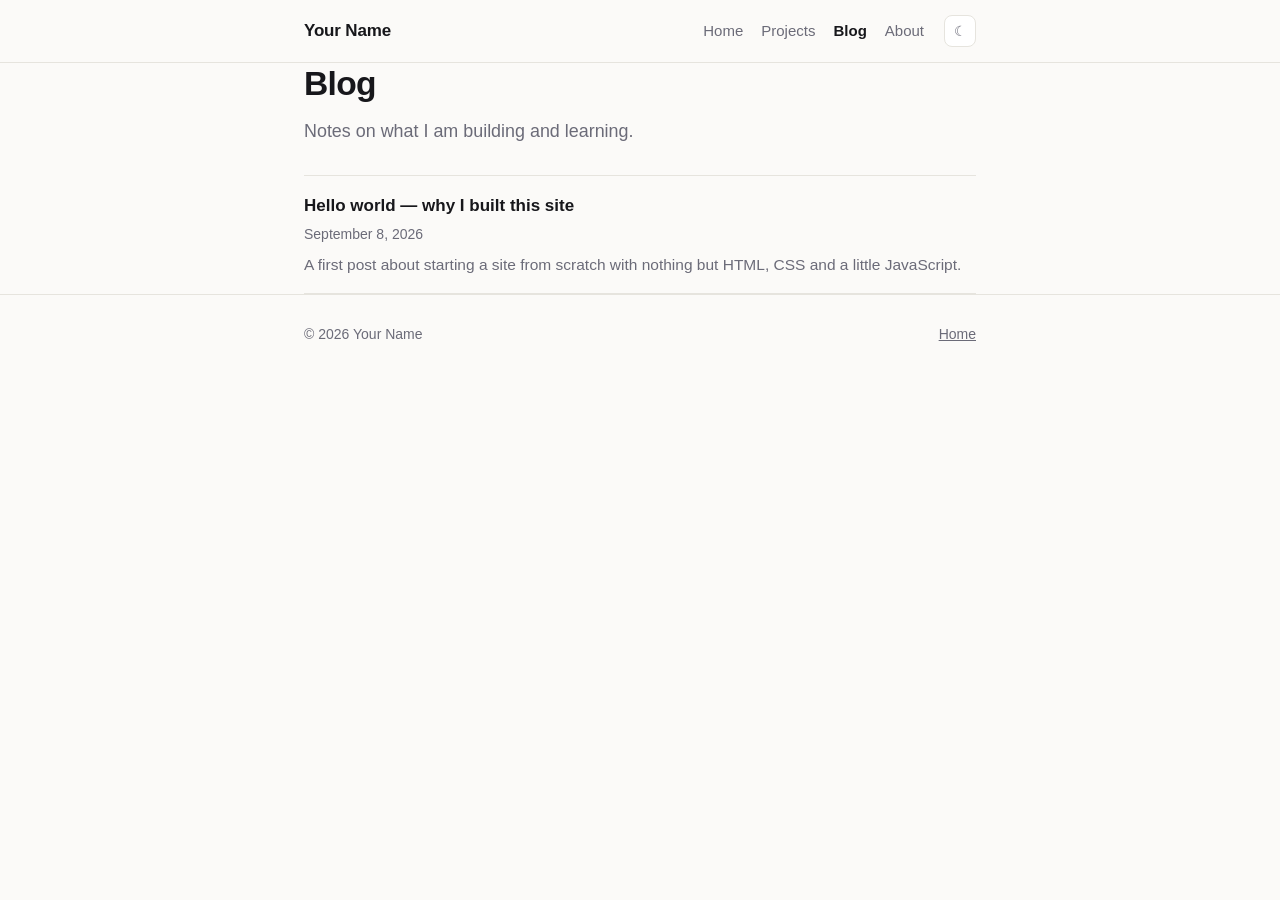
==== blog/index.html @ 9e97d3d3 "Initial site: portfolio + blog scaffold" ====
<!doctype html>
<html lang="en">
<head>
  <meta charset="utf-8">
  <meta name="viewport" content="width=device-width, initial-scale=1">
  <title>Blog — Your Name</title>
  <link rel="stylesheet" href="../css/style.css">
</head>
<body>

  <header class="site-header">
    <div class="wrap">
      <a class="brand" href="../index.html">Your Name</a>
      <nav class="nav">
        <a href="../index.html">Home</a>
        <a href="../projects.html">Projects</a>
        <a href="index.html" class="active">Blog</a>
        <a href="../about.html">About</a>
      </nav>
      <button id="theme-toggle" type="button" aria-label="Toggle theme">☾</button>
    </div>
  </header>

  <main class="wrap">
    <h1>Blog</h1>
    <p class="lead">Notes on what I am building and learning.</p>

    <ul class="post-list" id="all-posts"></ul>
  </main>

  <footer class="site-footer">
    <div class="wrap">
      <span>© <span id="year">2026</span> Your Name</span>
      <span><a href="../index.html">Home</a></span>
    </div>
  </footer>

  <script src="../js/posts.js"></script>
  <script src="../js/main.js"></script>
  <script>
    renderPosts("all-posts", "posts/", null, true);
    document.getElementById("year").textContent = new Date().getFullYear();
  </script>
</body>
</html>
---- css/style.css ----
/* =========================================================
   Portfolio + Blog — single stylesheet
   Edit the tokens below to restyle the whole site at once.
   ========================================================= */

:root {
  /* Colors (light theme) */
  --bg:        #fbfaf8;
  --surface:   #ffffff;
  --text:      #17171b;
  --muted:     #6b6b78;
  --border:    #e6e4de;
  --accent:    #2f57d6;
  --accent-sf: #eef1fd;

  /* Type & layout */
  --font: -apple-system, BlinkMacSystemFont, "Segoe UI", Inter, Roboto,
          "Helvetica Neue", Arial, sans-serif;
  --mono: ui-monospace, SFMono-Regular, "SF Mono", Menlo, Consolas, monospace;
  --width: 720px;
  --radius: 12px;
}

/* Dark theme: follows the OS unless the toggle sets data-theme */
@media (prefers-color-scheme: dark) {
  :root:not([data-theme="light"]) {
    --bg:        #0e0e12;
    --surface:   #16161c;
    --text:      #ececf1;
    --muted:     #9a9aa8;
    --border:    #262630;
    --accent:    #8aa4ff;
    --accent-sf: #191d2e;
  }
}
:root[data-theme="dark"] {
  --bg:        #0e0e12;
  --surface:   #16161c;
  --text:      #ececf1;
  --muted:     #9a9aa8;
  --border:    #262630;
  --accent:    #8aa4ff;
  --accent-sf: #191d2e;
}

* { box-sizing: border-box; }

html { -webkit-text-size-adjust: 100%; }

body {
  margin: 0;
  font-family: var(--font);
  font-size: 17px;
  line-height: 1.65;
  color: var(--text);
  background: var(--bg);
  -webkit-font-smoothing: antialiased;
}

.wrap {
  max-width: var(--width);
  margin: 0 auto;
  padding: 0 24px;
}

/* ---------- Header / nav ---------- */

.site-header {
  border-bottom: 1px solid var(--border);
  background: var(--bg);
  position: sticky;
  top: 0;
  z-index: 10;
}
.site-header .wrap {
  display: flex;
  align-items: center;
  gap: 20px;
  height: 62px;
}
.brand {
  font-weight: 650;
  letter-spacing: -0.01em;
  text-decoration: none;
  color: var(--text);
  margin-right: auto;
}
.nav { display: flex; gap: 18px; align-items: center; }
.nav a {
  color: var(--muted);
  text-decoration: none;
  font-size: 15px;
}
.nav a:hover { color: var(--text); }
.nav a.active { color: var(--text); font-weight: 550; }

#theme-toggle {
  border: 1px solid var(--border);
  background: var(--surface);
  color: var(--muted);
  border-radius: 8px;
  width: 32px; height: 32px;
  cursor: pointer;
  font-size: 14px;
  line-height: 1;
  display: grid; place-items: center;
}
#theme-toggle:hover { color: var(--text); border-color: var(--muted); }

/* ---------- Sections ---------- */

main { padding: 56px 0 80px; }

h1, h2, h3 { line-height: 1.25; letter-spacing: -0.02em; margin: 0 0 12px; }
h1 { font-size: 2.1rem; }
h2 { font-size: 1.35rem; margin-top: 48px; }
h3 { font-size: 1.05rem; }
p  { margin: 0 0 18px; }

a { color: var(--accent); }

.lead { font-size: 1.12rem; color: var(--muted); margin-bottom: 28px; }

.hero h1 { margin-bottom: 8px; }
.hero .lead { max-width: 60ch; }

.links { display: flex; flex-wrap: wrap; gap: 10px; margin-top: 8px; }
.links a {
  display: inline-block;
  padding: 7px 14px;
  border: 1px solid var(--border);
  border-radius: 999px;
  background: var(--surface);
  color: var(--text);
  text-decoration: none;
  font-size: 14px;
}
.links a:hover { border-color: var(--accent); color: var(--accent); }

/* ---------- Cards (projects) ---------- */

.cards { display: grid; gap: 14px; }
.card {
  border: 1px solid var(--border);
  border-radius: var(--radius);
  background: var(--surface);
  padding: 20px 22px;
}
.card h3 { margin-bottom: 6px; }
.card h3 a { color: var(--text); text-decoration: none; }
.card h3 a:hover { color: var(--accent); }
.card p { margin-bottom: 12px; color: var(--muted); font-size: 15.5px; }
.tags { display: flex; flex-wrap: wrap; gap: 6px; }
.tag {
  font-family: var(--mono);
  font-size: 12px;
  padding: 3px 9px;
  border-radius: 999px;
  background: var(--accent-sf);
  color: var(--accent);
}

/* ---------- Post list ---------- */

.post-list { list-style: none; padding: 0; margin: 0; }
.post-list li {
  padding: 16px 0;
  border-bottom: 1px solid var(--border);
}
.post-list li:first-child { border-top: 1px solid var(--border); }
.post-list a { text-decoration: none; color: var(--text); font-weight: 550; }
.post-list a:hover { color: var(--accent); }
.post-list .meta { display: block; color: var(--muted); font-size: 14px; margin-top: 3px; }
.post-list .summary { color: var(--muted); font-size: 15.5px; margin: 6px 0 0; }

/* ---------- Article (blog post) ---------- */

.post-meta { color: var(--muted); font-size: 14.5px; margin-bottom: 32px; }
article p, article li { font-size: 17px; }
article img { max-width: 100%; border-radius: var(--radius); }
article blockquote {
  margin: 24px 0;
  padding: 2px 0 2px 20px;
  border-left: 3px solid var(--border);
  color: var(--muted);
}
article pre {
  background: var(--surface);
  border: 1px solid var(--border);
  border-radius: var(--radius);
  padding: 16px 18px;
  overflow-x: auto;
  font-family: var(--mono);
  font-size: 14px;
  line-height: 1.6;
}
article code {
  font-family: var(--mono);
  font-size: 0.88em;
  background: var(--accent-sf);
  padding: 2px 5px;
  border-radius: 5px;
}
article pre code { background: none; padding: 0; }

.back { display: inline-block; margin-bottom: 28px; font-size: 15px; text-decoration: none; }
.back:hover { text-decoration: underline; }

/* ---------- Footer ---------- */

.site-footer {
  border-top: 1px solid var(--border);
  padding: 28px 0;
  color: var(--muted);
  font-size: 14px;
}
.site-footer .wrap { display: flex; justify-content: space-between; gap: 16px; flex-wrap: wrap; }
.site-footer a { color: var(--muted); }

/* ---------- Small screens ---------- */

@media (max-width: 560px) {
  body { font-size: 16px; }
  h1 { font-size: 1.75rem; }
  .site-header .wrap { gap: 14px; }
  .nav { gap: 14px; }
  main { padding: 40px 0 60px; }
}
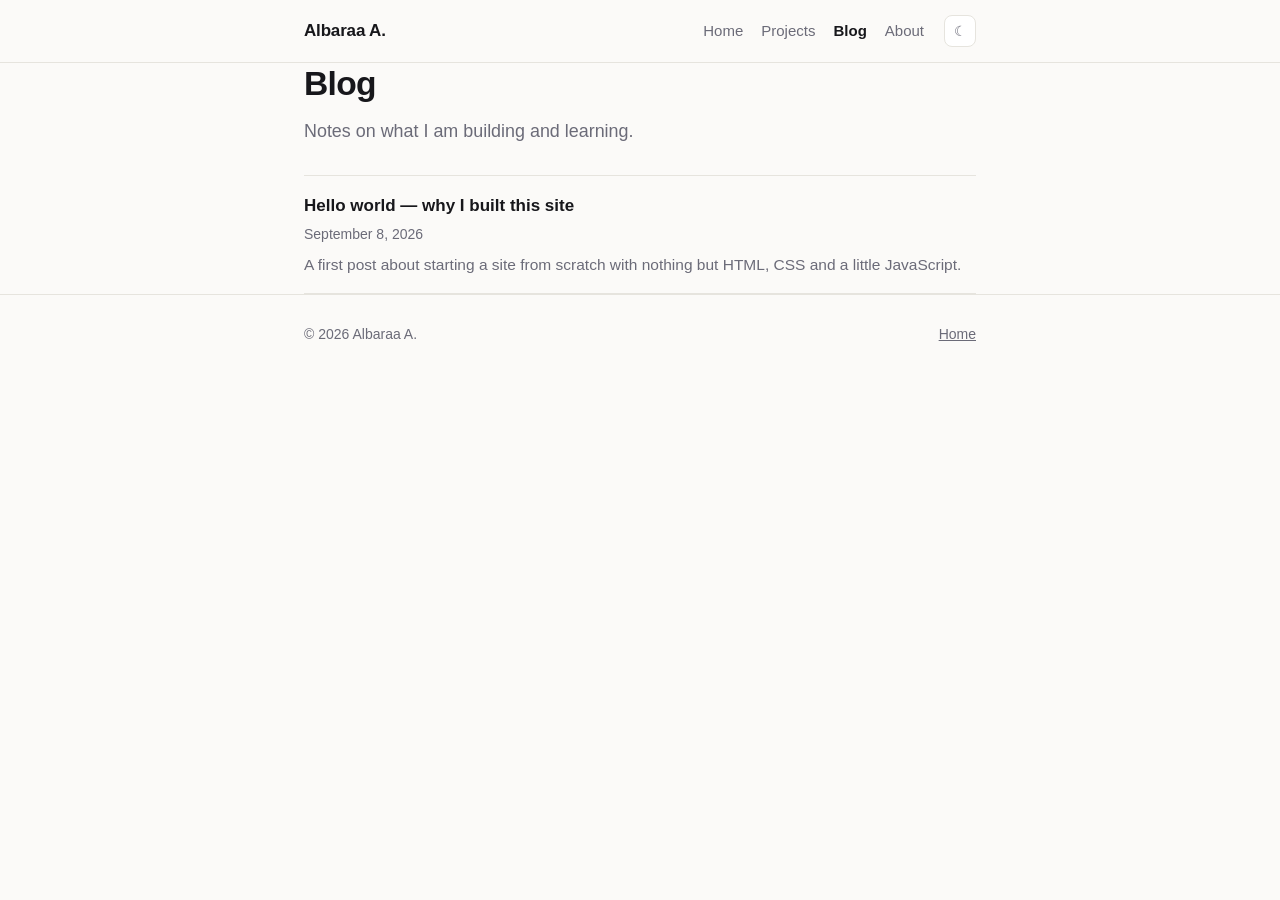
==== commit 3f9927c5: "Personalize site content" ====
--- a/blog/index.html
+++ b/blog/index.html
@@ -3,14 +3,14 @@
 <head>
   <meta charset="utf-8">
   <meta name="viewport" content="width=device-width, initial-scale=1">
-  <title>Blog — Your Name</title>
+  <title>Blog — Albaraa A.</title>
   <link rel="stylesheet" href="../css/style.css">
 </head>
 <body>
 
   <header class="site-header">
     <div class="wrap">
-      <a class="brand" href="../index.html">Your Name</a>
+      <a class="brand" href="../index.html">Albaraa A.</a>
       <nav class="nav">
         <a href="../index.html">Home</a>
         <a href="../projects.html">Projects</a>
@@ -30,7 +30,7 @@
 
   <footer class="site-footer">
     <div class="wrap">
-      <span>© <span id="year">2026</span> Your Name</span>
+      <span>© <span id="year">2026</span> Albaraa A.</span>
       <span><a href="../index.html">Home</a></span>
     </div>
   </footer>
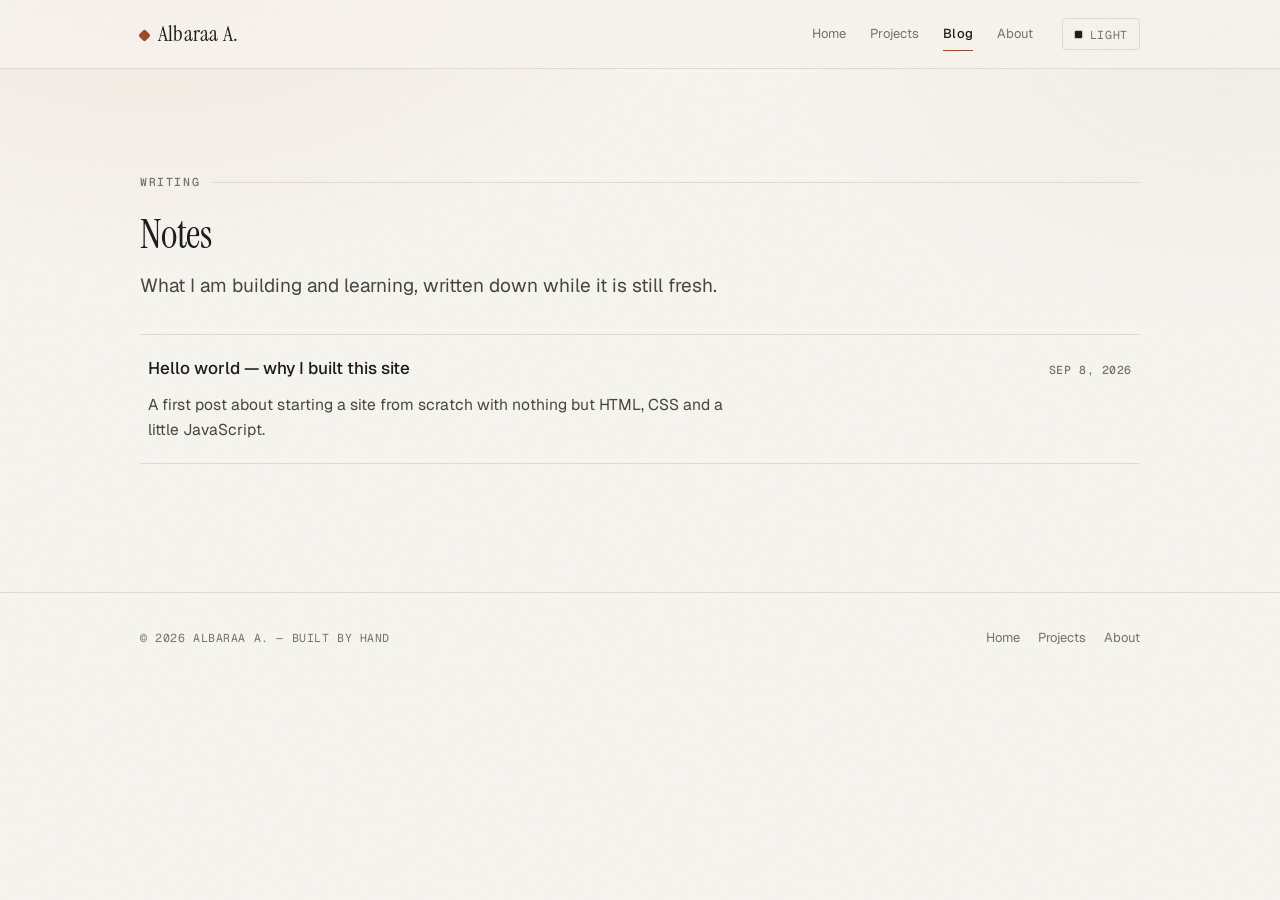
==== commit e843245c: "Redesign: editorial type, warm palette, real interaction states Rework the site's visual system whil" ====
--- a/blog/index.html
+++ b/blog/index.html
@@ -3,35 +3,73 @@
 <head>
   <meta charset="utf-8">
   <meta name="viewport" content="width=device-width, initial-scale=1">
+
   <title>Blog — Albaraa A.</title>
+  <meta name="description" content="Notes from Albaraa A. on what he is building and learning.">
+  <meta name="theme-color" content="#f7f5f0" media="(prefers-color-scheme: light)">
+  <meta name="theme-color" content="#14120f" media="(prefers-color-scheme: dark)">
+
+  <meta property="og:type" content="website">
+  <meta property="og:title" content="Blog — Albaraa A.">
+  <meta property="og:description" content="Notes on what I am building and learning.">
+  <meta name="twitter:card" content="summary">
+
+  <link rel="icon" href="../assets/favicon.svg" type="image/svg+xml">
+  <link rel="preconnect" href="https://fonts.gstatic.com" crossorigin>
   <link rel="stylesheet" href="../css/style.css">
+
+  <script>
+    (function () {
+      var r = document.documentElement;
+      r.classList.add("js");
+      try {
+        var t = localStorage.getItem("theme");
+        if (t === "dark" || t === "light") r.setAttribute("data-theme", t);
+      } catch (e) { /* private mode */ }
+    })();
+  </script>
 </head>
 <body>
+
+  <a class="skip" href="#main">Skip to content</a>
 
   <header class="site-header">
     <div class="wrap">
       <a class="brand" href="../index.html">Albaraa A.</a>
-      <nav class="nav">
+      <nav class="nav" aria-label="Primary">
         <a href="../index.html">Home</a>
         <a href="../projects.html">Projects</a>
-        <a href="index.html" class="active">Blog</a>
+        <a href="index.html" class="active" aria-current="page">Blog</a>
         <a href="../about.html">About</a>
       </nav>
-      <button id="theme-toggle" type="button" aria-label="Toggle theme">☾</button>
+      <button id="theme-toggle" type="button" aria-label="Switch theme">
+        <span class="swatch" aria-hidden="true"></span><span class="label">light</span>
+      </button>
     </div>
   </header>
 
-  <main class="wrap">
-    <h1>Blog</h1>
-    <p class="lead">Notes on what I am building and learning.</p>
+  <main id="main" class="wrap">
 
-    <ul class="post-list" id="all-posts"></ul>
+    <div class="reveal">
+      <p class="eyebrow">Writing</p>
+      <h1>Notes</h1>
+      <p class="lead">
+        What I am building and learning, written down while it is still fresh.
+      </p>
+    </div>
+
+    <ul class="post-list reveal" id="all-posts"></ul>
+
   </main>
 
   <footer class="site-footer">
     <div class="wrap">
-      <span>© <span id="year">2026</span> Albaraa A.</span>
-      <span><a href="../index.html">Home</a></span>
+      <span class="colophon">&copy; <span data-year>2026</span> Albaraa A. — built by hand</span>
+      <nav aria-label="Footer">
+        <a href="../index.html">Home</a>
+        <a href="../projects.html">Projects</a>
+        <a href="../about.html">About</a>
+      </nav>
     </div>
   </footer>
 
@@ -39,7 +77,7 @@
   <script src="../js/main.js"></script>
   <script>
     renderPosts("all-posts", "posts/", null, true);
-    document.getElementById("year").textContent = new Date().getFullYear();
+    revealOnScroll();
   </script>
 </body>
 </html>
--- a/css/style.css
+++ b/css/style.css
@@ -1,228 +1,848 @@
 /* =========================================================
-   Portfolio + Blog — single stylesheet
-   Edit the tokens below to restyle the whole site at once.
+   Albaraa A. — one stylesheet for the whole site.
+
+   Direction: editorial-technical. Warm paper and ink, one
+   clay accent, serif display type over a grotesk body, and
+   monospace for anything that is data (dates, tags, labels).
+
+   Change the tokens in :root and every page follows.
    ========================================================= */
 
+@import url("https://fonts.googleapis.com/css2?family=Geist:wght@300..700&family=Geist+Mono:wght@400;500&family=Instrument+Serif:ital@0;1&display=swap");
+
+/* ---------------------------------------------------------
+   1. Tokens
+   --------------------------------------------------------- */
+
 :root {
-  /* Colors (light theme) */
-  --bg:        #fbfaf8;
-  --surface:   #ffffff;
-  --text:      #17171b;
-  --muted:     #6b6b78;
-  --border:    #e6e4de;
-  --accent:    #2f57d6;
-  --accent-sf: #eef1fd;
-
-  /* Type & layout */
-  --font: -apple-system, BlinkMacSystemFont, "Segoe UI", Inter, Roboto,
-          "Helvetica Neue", Arial, sans-serif;
-  --mono: ui-monospace, SFMono-Regular, "SF Mono", Menlo, Consolas, monospace;
-  --width: 720px;
-  --radius: 12px;
-}
-
-/* Dark theme: follows the OS unless the toggle sets data-theme */
+  /* Surfaces — warm paper, never pure white */
+  --bg:          #f7f5f0;
+  --bg-sunk:     #f1eee6;
+  --surface:     #fdfbf7;
+  --text:        #1b1917;
+  --text-soft:   #46423c;
+  --muted:       #767065;
+  --line:        #e0dace;
+  --line-strong: #cdc5b4;
+
+  /* One accent. Clay. Desaturated on purpose. */
+  --accent:      #9c4a24;
+  --accent-soft: #f0e5db;
+  --accent-line: #d9bda8;
+
+  /* Shadows carry the paper's warmth instead of black */
+  --shadow-sm: 0 1px 2px rgba(58, 44, 30, 0.05);
+  --shadow-md: 0 8px 24px -12px rgba(58, 44, 30, 0.22);
+  --shadow-lg: 0 24px 60px -32px rgba(58, 44, 30, 0.35);
+
+  /* Amount of film grain laid over the page */
+  --grain: 0.05;
+
+  /* Type */
+  --font:    "Geist", -apple-system, BlinkMacSystemFont, "Segoe UI",
+             Roboto, "Helvetica Neue", Arial, sans-serif;
+  --display: "Instrument Serif", "Iowan Old Style", Georgia,
+             "Times New Roman", serif;
+  --mono:    "Geist Mono", ui-monospace, SFMono-Regular, "SF Mono",
+             Menlo, Consolas, monospace;
+
+  --step--1: 0.8125rem;
+  --step-0:  1.0625rem;
+  --step-1:  1.1875rem;
+  --step-2:  clamp(1.375rem, 1.2rem + 0.8vw, 1.625rem);
+  --step-3:  clamp(1.875rem, 1.5rem + 1.6vw, 2.5rem);
+  --step-4:  clamp(2.75rem, 1.9rem + 4.2vw, 4.75rem);
+
+  /* Layout */
+  --shell:   1080px;   /* outer page width */
+  --measure: 66ch;     /* comfortable reading width */
+  --gutter:  clamp(20px, 5vw, 40px);
+  --r-sm: 4px;
+  --r-md: 10px;
+  --r-lg: 18px;
+
+  /* z-index scale — no more 9999 */
+  --z-base: 1;
+  --z-header: 20;
+  --z-grain: 50;
+  --z-skip: 100;
+}
+
+/* Dark: warm charcoal, matched to the same hue family */
 @media (prefers-color-scheme: dark) {
   :root:not([data-theme="light"]) {
-    --bg:        #0e0e12;
-    --surface:   #16161c;
-    --text:      #ececf1;
-    --muted:     #9a9aa8;
-    --border:    #262630;
-    --accent:    #8aa4ff;
-    --accent-sf: #191d2e;
+    --bg:          #14120f;
+    --bg-sunk:     #100e0c;
+    --surface:     #1c1a16;
+    --text:        #f0eae0;
+    --text-soft:   #cdc5b8;
+    --muted:       #97907f;
+    --line:        #2b2721;
+    --line-strong: #3d3830;
+
+    --accent:      #e08a5a;
+    --accent-soft: #2a1e16;
+    --accent-line: #5a3d29;
+
+    --shadow-sm: 0 1px 2px rgba(0, 0, 0, 0.4);
+    --shadow-md: 0 8px 24px -12px rgba(0, 0, 0, 0.7);
+    --shadow-lg: 0 24px 60px -32px rgba(0, 0, 0, 0.9);
+
+    --grain: 0.075;
   }
 }
 :root[data-theme="dark"] {
-  --bg:        #0e0e12;
-  --surface:   #16161c;
-  --text:      #ececf1;
-  --muted:     #9a9aa8;
-  --border:    #262630;
-  --accent:    #8aa4ff;
-  --accent-sf: #191d2e;
-}
-
-* { box-sizing: border-box; }
-
-html { -webkit-text-size-adjust: 100%; }
+  --bg:          #14120f;
+  --bg-sunk:     #100e0c;
+  --surface:     #1c1a16;
+  --text:        #f0eae0;
+  --text-soft:   #cdc5b8;
+  --muted:       #97907f;
+  --line:        #2b2721;
+  --line-strong: #3d3830;
+
+  --accent:      #e08a5a;
+  --accent-soft: #2a1e16;
+  --accent-line: #5a3d29;
+
+  --shadow-sm: 0 1px 2px rgba(0, 0, 0, 0.4);
+  --shadow-md: 0 8px 24px -12px rgba(0, 0, 0, 0.7);
+  --shadow-lg: 0 24px 60px -32px rgba(0, 0, 0, 0.9);
+
+  --grain: 0.075;
+}
+
+/* ---------------------------------------------------------
+   2. Base
+   --------------------------------------------------------- */
+
+*, *::before, *::after { box-sizing: border-box; }
+
+html {
+  -webkit-text-size-adjust: 100%;
+  scroll-behavior: smooth;
+}
+@media (prefers-reduced-motion: reduce) {
+  html { scroll-behavior: auto; }
+}
 
 body {
   margin: 0;
+  min-height: 100dvh;
   font-family: var(--font);
-  font-size: 17px;
-  line-height: 1.65;
+  font-size: var(--step-0);
+  font-weight: 400;
+  line-height: 1.62;
   color: var(--text);
   background: var(--bg);
   -webkit-font-smoothing: antialiased;
+  text-rendering: optimizeLegibility;
+}
+
+/* Ambient warmth behind the top of every page */
+body::before {
+  content: "";
+  position: fixed;
+  inset: 0;
+  z-index: 0;
+  pointer-events: none;
+  background:
+    radial-gradient(70ch 48ch at 12% -12%, var(--accent-soft), transparent 70%),
+    radial-gradient(60ch 40ch at 96% 4%, var(--bg-sunk), transparent 65%);
+}
+
+/* Film grain so the flat areas do not read as sterile vector */
+body::after {
+  content: "";
+  position: fixed;
+  inset: 0;
+  z-index: var(--z-grain);
+  pointer-events: none;
+  opacity: var(--grain);
+  background-image: url("data:image/svg+xml,%3Csvg xmlns='http://www.w3.org/2000/svg' width='180' height='180'%3E%3Cfilter id='n'%3E%3CfeTurbulence type='fractalNoise' baseFrequency='0.85' numOctaves='3' stitchTiles='stitch'/%3E%3C/filter%3E%3Crect width='180' height='180' filter='url(%23n)'/%3E%3C/svg%3E");
+}
+
+body > * { position: relative; z-index: var(--z-base); }
+
+::selection {
+  background: var(--accent);
+  color: var(--bg);
+}
+
+:focus-visible {
+  outline: 2px solid var(--accent);
+  outline-offset: 3px;
+  border-radius: 2px;
 }
 
 .wrap {
-  max-width: var(--width);
+  width: 100%;
+  max-width: var(--shell);
   margin: 0 auto;
-  padding: 0 24px;
-}
-
-/* ---------- Header / nav ---------- */
+  padding: 0 var(--gutter);
+}
+
+.skip {
+  position: absolute;
+  left: -9999px;
+  top: 0;
+  z-index: var(--z-skip);
+  padding: 12px 18px;
+  background: var(--text);
+  color: var(--bg);
+  border-radius: 0 0 var(--r-md) 0;
+  font-size: var(--step--1);
+  text-decoration: none;
+}
+.skip:focus { left: 0; }
+
+/* ---------------------------------------------------------
+   3. Header / nav
+   --------------------------------------------------------- */
 
 .site-header {
-  border-bottom: 1px solid var(--border);
-  background: var(--bg);
   position: sticky;
   top: 0;
-  z-index: 10;
+  z-index: var(--z-header);
+  border-bottom: 1px solid var(--line);
+  background: color-mix(in srgb, var(--bg) 82%, transparent);
+  backdrop-filter: saturate(160%) blur(12px);
+  -webkit-backdrop-filter: saturate(160%) blur(12px);
 }
 .site-header .wrap {
   display: flex;
   align-items: center;
-  gap: 20px;
-  height: 62px;
-}
+  gap: clamp(14px, 3vw, 28px);
+  min-height: 68px;
+}
+
 .brand {
-  font-weight: 650;
-  letter-spacing: -0.01em;
+  display: inline-flex;
+  align-items: baseline;
+  gap: 9px;
+  margin-right: auto;
+  color: var(--text);
   text-decoration: none;
-  color: var(--text);
-  margin-right: auto;
-}
-.nav { display: flex; gap: 18px; align-items: center; }
+  font-family: var(--display);
+  font-size: 1.375rem;
+  letter-spacing: 0.01em;
+  white-space: nowrap;
+}
+.brand::before {
+  content: "";
+  width: 9px;
+  height: 9px;
+  border-radius: 2px;
+  background: var(--accent);
+  transform: translateY(-1px) rotate(45deg);
+  transition: transform 260ms cubic-bezier(0.2, 0.7, 0.2, 1);
+}
+.brand:hover::before { transform: translateY(-1px) rotate(135deg); }
+
+.nav {
+  display: flex;
+  align-items: center;
+  gap: clamp(12px, 2.4vw, 24px);
+}
 .nav a {
+  position: relative;
+  padding: 4px 0;
   color: var(--muted);
   text-decoration: none;
-  font-size: 15px;
+  font-size: var(--step--1);
+  letter-spacing: 0.01em;
+  transition: color 180ms ease;
+}
+.nav a::after {
+  content: "";
+  position: absolute;
+  left: 0;
+  right: 0;
+  bottom: -2px;
+  height: 1px;
+  background: var(--accent);
+  transform: scaleX(0);
+  transform-origin: left;
+  transition: transform 260ms cubic-bezier(0.2, 0.7, 0.2, 1);
 }
 .nav a:hover { color: var(--text); }
-.nav a.active { color: var(--text); font-weight: 550; }
-
+.nav a:hover::after { transform: scaleX(1); }
+.nav a.active { color: var(--text); font-weight: 500; }
+.nav a.active::after { transform: scaleX(1); }
+
+/* Theme control — a labelled swatch, not a sun/moon switch */
 #theme-toggle {
-  border: 1px solid var(--border);
-  background: var(--surface);
-  color: var(--muted);
-  border-radius: 8px;
-  width: 32px; height: 32px;
+  display: inline-flex;
+  align-items: center;
+  gap: 7px;
+  height: 32px;
+  padding: 0 11px;
+  border: 1px solid var(--line);
+  border-radius: var(--r-sm);
+  background: transparent;
+  color: var(--muted);
+  font-family: var(--mono);
+  font-size: 11.5px;
+  letter-spacing: 0.06em;
+  text-transform: uppercase;
   cursor: pointer;
-  font-size: 14px;
-  line-height: 1;
-  display: grid; place-items: center;
-}
-#theme-toggle:hover { color: var(--text); border-color: var(--muted); }
-
-/* ---------- Sections ---------- */
-
-main { padding: 56px 0 80px; }
-
-h1, h2, h3 { line-height: 1.25; letter-spacing: -0.02em; margin: 0 0 12px; }
-h1 { font-size: 2.1rem; }
-h2 { font-size: 1.35rem; margin-top: 48px; }
-h3 { font-size: 1.05rem; }
-p  { margin: 0 0 18px; }
-
-a { color: var(--accent); }
-
-.lead { font-size: 1.12rem; color: var(--muted); margin-bottom: 28px; }
-
-.hero h1 { margin-bottom: 8px; }
-.hero .lead { max-width: 60ch; }
-
-.links { display: flex; flex-wrap: wrap; gap: 10px; margin-top: 8px; }
+  transition: color 180ms ease, border-color 180ms ease, transform 120ms ease;
+}
+#theme-toggle .swatch {
+  width: 9px;
+  height: 9px;
+  border-radius: 2px;
+  border: 1px solid var(--line-strong);
+  background: var(--text);
+}
+#theme-toggle:hover { color: var(--text); border-color: var(--line-strong); }
+#theme-toggle:active { transform: translateY(1px); }
+
+/* ---------------------------------------------------------
+   4. Page rhythm and headings
+   --------------------------------------------------------- */
+
+/* .wrap sets the horizontal padding, so the vertical rhythm is set
+   here with matching specificity or the shorthand would win. */
+main, main.wrap {
+  display: block;
+  padding-block: clamp(56px, 9vw, 104px) clamp(76px, 10vw, 128px);
+}
+
+h1, h2, h3 {
+  margin: 0 0 14px;
+  font-weight: 500;
+  line-height: 1.14;
+  letter-spacing: -0.015em;
+  text-wrap: balance;
+}
+h1 {
+  font-family: var(--display);
+  font-weight: 400;
+  font-size: var(--step-3);
+  letter-spacing: -0.005em;
+}
+h2 {
+  font-family: var(--display);
+  font-weight: 400;
+  font-size: var(--step-2);
+  letter-spacing: 0;
+}
+h3 { font-size: var(--step-1); letter-spacing: -0.01em; }
+
+p {
+  margin: 0 0 20px;
+  max-width: var(--measure);
+  text-wrap: pretty;
+}
+
+a { color: var(--accent); text-underline-offset: 3px; }
+
+.lead {
+  max-width: 58ch;
+  font-size: var(--step-1);
+  line-height: 1.6;
+  color: var(--text-soft);
+  margin-bottom: 32px;
+}
+
+/* Small monospace label that opens a section */
+.eyebrow {
+  display: flex;
+  max-width: none;
+  align-items: center;
+  gap: 12px;
+  margin: 0 0 20px;
+  font-family: var(--mono);
+  font-size: 11.5px;
+  font-weight: 500;
+  letter-spacing: 0.14em;
+  text-transform: uppercase;
+  color: var(--muted);
+}
+.eyebrow::after {
+  content: "";
+  flex: 1;
+  height: 1px;
+  background: var(--line);
+}
+
+/* A section header that sits beside its content on wide screens */
+.section {
+  margin-top: clamp(64px, 9vw, 112px);
+}
+.section > .eyebrow { margin-bottom: 24px; }
+
+/* ---------------------------------------------------------
+   5. Hero
+   --------------------------------------------------------- */
+
+.hero {
+  display: grid;
+  grid-template-columns: minmax(0, 1fr);
+  gap: 8px;
+  padding-bottom: clamp(8px, 2vw, 24px);
+}
+.hero h1 {
+  font-size: var(--step-4);
+  line-height: 1.02;
+  letter-spacing: -0.02em;
+  margin: 0 0 22px;
+  max-width: 15ch;
+}
+.hero h1 em {
+  font-style: italic;
+  color: var(--accent);
+}
+.hero .lead { margin-bottom: 30px; }
+
+/* Inline link row */
+.links {
+  display: flex;
+  flex-wrap: wrap;
+  align-items: center;
+  gap: 10px;
+}
 .links a {
-  display: inline-block;
-  padding: 7px 14px;
-  border: 1px solid var(--border);
-  border-radius: 999px;
+  display: inline-flex;
+  align-items: center;
+  gap: 8px;
+  padding: 9px 16px 9px 14px;
+  border: 1px solid var(--line);
+  border-radius: var(--r-sm);
   background: var(--surface);
   color: var(--text);
   text-decoration: none;
-  font-size: 14px;
-}
-.links a:hover { border-color: var(--accent); color: var(--accent); }
-
-/* ---------- Cards (projects) ---------- */
-
-.cards { display: grid; gap: 14px; }
-.card {
-  border: 1px solid var(--border);
-  border-radius: var(--radius);
+  font-size: var(--step--1);
+  box-shadow: var(--shadow-sm);
+  transition: transform 200ms cubic-bezier(0.2, 0.7, 0.2, 1),
+              border-color 200ms ease, color 200ms ease,
+              box-shadow 200ms ease;
+}
+.links a::before {
+  content: "";
+  width: 5px;
+  height: 5px;
+  border-radius: 50%;
+  background: var(--line-strong);
+  transition: background 200ms ease, transform 200ms ease;
+}
+.links a:hover {
+  transform: translateY(-2px);
+  border-color: var(--accent-line);
+  color: var(--accent);
+  box-shadow: var(--shadow-md);
+}
+.links a:hover::before { background: var(--accent); transform: scale(1.4); }
+.links a:active { transform: translateY(0); }
+
+/* ---------------------------------------------------------
+   6. Work index — numbered rows instead of a three-card grid
+   --------------------------------------------------------- */
+
+.index {
+  list-style: none;
+  margin: 0;
+  padding: 0;
+  border-top: 1px solid var(--line);
+}
+.index > li { border-bottom: 1px solid var(--line); }
+
+.index .row {
+  display: grid;
+  grid-template-columns: 3.25rem minmax(0, 1fr) 1.5rem;
+  align-items: start;
+  gap: clamp(12px, 2vw, 28px);
+  padding: clamp(22px, 3vw, 30px) 8px;
+  color: inherit;
+  text-decoration: none;
+  transition: background 240ms ease, padding-left 240ms cubic-bezier(0.2, 0.7, 0.2, 1);
+}
+.index .row:hover,
+.index .row:focus-visible {
   background: var(--surface);
-  padding: 20px 22px;
-}
-.card h3 { margin-bottom: 6px; }
-.card h3 a { color: var(--text); text-decoration: none; }
-.card h3 a:hover { color: var(--accent); }
-.card p { margin-bottom: 12px; color: var(--muted); font-size: 15.5px; }
-.tags { display: flex; flex-wrap: wrap; gap: 6px; }
+  padding-left: 18px;
+}
+
+.index .num {
+  font-family: var(--mono);
+  font-size: 12px;
+  font-variant-numeric: tabular-nums;
+  letter-spacing: 0.08em;
+  color: var(--muted);
+  padding-top: 6px;
+  transition: color 240ms ease;
+}
+.index .row:hover .num { color: var(--accent); }
+
+.index h3 {
+  margin: 0 0 8px;
+  font-size: var(--step-1);
+  font-weight: 500;
+  transition: color 200ms ease;
+}
+.index .row:hover h3 { color: var(--accent); }
+.index p {
+  margin: 0 0 14px;
+  max-width: 62ch;
+  color: var(--text-soft);
+  font-size: 0.975rem;
+}
+
+.index .arrow {
+  align-self: center;
+  font-family: var(--mono);
+  color: var(--line-strong);
+  transition: transform 260ms cubic-bezier(0.2, 0.7, 0.2, 1), color 240ms ease;
+}
+.index .row:hover .arrow {
+  color: var(--accent);
+  transform: translateX(5px);
+}
+
+/* ---------------------------------------------------------
+   7. Tags
+   --------------------------------------------------------- */
+
+.tags {
+  display: flex;
+  flex-wrap: wrap;
+  gap: 6px;
+  margin: 0;
+  padding: 0;
+  list-style: none;
+}
 .tag {
+  display: inline-block;
+  padding: 3px 8px;
+  border: 1px solid var(--line);
+  border-radius: var(--r-sm);
+  background: transparent;
+  color: var(--muted);
+  font-family: var(--mono);
+  font-size: 11px;
+  letter-spacing: 0.06em;
+  text-transform: uppercase;
+  white-space: nowrap;
+  transition: border-color 240ms ease, color 240ms ease;
+}
+.row:hover .tag { border-color: var(--accent-line); color: var(--text-soft); }
+
+/* ---------------------------------------------------------
+   8. Post lists
+   --------------------------------------------------------- */
+
+.post-list {
+  list-style: none;
+  margin: 0;
+  padding: 0;
+  border-top: 1px solid var(--line);
+}
+.post-list li { border-bottom: 1px solid var(--line); }
+
+.post-list li > a {
+  display: grid;
+  grid-template-columns: minmax(0, 1fr) auto;
+  align-items: baseline;
+  gap: 10px 20px;
+  padding: 20px 8px;
+  color: var(--text);
+  text-decoration: none;
+  font-weight: 500;
+  transition: background 240ms ease, padding-left 240ms cubic-bezier(0.2, 0.7, 0.2, 1);
+}
+.post-list li > a:hover,
+.post-list li > a:focus-visible {
+  background: var(--surface);
+  padding-left: 18px;
+  color: var(--accent);
+}
+.post-list .meta {
+  font-family: var(--mono);
+  font-size: 11.5px;
+  font-variant-numeric: tabular-nums;
+  letter-spacing: 0.05em;
+  text-transform: uppercase;
+  color: var(--muted);
+  white-space: nowrap;
+}
+.post-list .summary {
+  grid-column: 1 / -1;
+  margin: 0;
+  max-width: 64ch;
+  color: var(--text-soft);
+  font-weight: 400;
+  font-size: 0.975rem;
+}
+.post-list .empty {
+  padding: 20px 8px;
+  color: var(--muted);
+  font-size: 0.975rem;
+}
+
+/* Quiet inline link with a moving arrow */
+.more {
+  display: inline-flex;
+  align-items: center;
+  gap: 8px;
+  margin-top: 26px;
   font-family: var(--mono);
   font-size: 12px;
-  padding: 3px 9px;
-  border-radius: 999px;
-  background: var(--accent-sf);
+  letter-spacing: 0.06em;
+  text-transform: uppercase;
+  text-decoration: none;
   color: var(--accent);
 }
-
-/* ---------- Post list ---------- */
-
-.post-list { list-style: none; padding: 0; margin: 0; }
-.post-list li {
-  padding: 16px 0;
-  border-bottom: 1px solid var(--border);
-}
-.post-list li:first-child { border-top: 1px solid var(--border); }
-.post-list a { text-decoration: none; color: var(--text); font-weight: 550; }
-.post-list a:hover { color: var(--accent); }
-.post-list .meta { display: block; color: var(--muted); font-size: 14px; margin-top: 3px; }
-.post-list .summary { color: var(--muted); font-size: 15.5px; margin: 6px 0 0; }
-
-/* ---------- Article (blog post) ---------- */
-
-.post-meta { color: var(--muted); font-size: 14.5px; margin-bottom: 32px; }
-article p, article li { font-size: 17px; }
-article img { max-width: 100%; border-radius: var(--radius); }
+.more span {
+  transition: transform 260ms cubic-bezier(0.2, 0.7, 0.2, 1);
+}
+.more:hover span { transform: translateX(5px); }
+
+/* ---------------------------------------------------------
+   9. Article
+   --------------------------------------------------------- */
+
+.article-head {
+  max-width: var(--measure);
+  margin-bottom: clamp(36px, 5vw, 52px);
+}
+.article-head h1 {
+  font-size: var(--step-3);
+  line-height: 1.08;
+  margin-bottom: 16px;
+}
+.post-meta {
+  margin: 0;
+  font-family: var(--mono);
+  font-size: 12px;
+  font-variant-numeric: tabular-nums;
+  letter-spacing: 0.08em;
+  text-transform: uppercase;
+  color: var(--muted);
+}
+
+article { max-width: var(--measure); }
+article > h2 {
+  margin-top: 48px;
+  font-size: var(--step-2);
+}
+article p, article li { font-size: var(--step-0); }
+article ol, article ul { padding-left: 1.25em; margin: 0 0 20px; }
+article li { margin-bottom: 8px; }
+article img {
+  max-width: 100%;
+  height: auto;
+  border-radius: var(--r-md);
+}
+
 article blockquote {
-  margin: 24px 0;
-  padding: 2px 0 2px 20px;
-  border-left: 3px solid var(--border);
-  color: var(--muted);
-}
+  margin: 36px 0;
+  padding: 0 0 0 26px;
+  border-left: 2px solid var(--accent-line);
+  font-family: var(--display);
+  font-size: var(--step-2);
+  font-style: italic;
+  line-height: 1.35;
+  color: var(--text-soft);
+}
+article blockquote p { max-width: none; margin: 0; }
+
 article pre {
-  background: var(--surface);
-  border: 1px solid var(--border);
-  border-radius: var(--radius);
-  padding: 16px 18px;
+  margin: 28px 0;
+  padding: 18px 20px;
+  border: 1px solid var(--line);
+  border-radius: var(--r-md);
+  background: var(--bg-sunk);
   overflow-x: auto;
   font-family: var(--mono);
-  font-size: 14px;
-  line-height: 1.6;
+  font-size: 13.5px;
+  line-height: 1.7;
+  box-shadow: var(--shadow-sm);
 }
 article code {
   font-family: var(--mono);
-  font-size: 0.88em;
-  background: var(--accent-sf);
+  font-size: 0.875em;
   padding: 2px 5px;
-  border-radius: 5px;
-}
-article pre code { background: none; padding: 0; }
-
-.back { display: inline-block; margin-bottom: 28px; font-size: 15px; text-decoration: none; }
-.back:hover { text-decoration: underline; }
-
-/* ---------- Footer ---------- */
+  border-radius: var(--r-sm);
+  background: var(--accent-soft);
+  color: var(--accent);
+}
+article pre code { background: none; padding: 0; color: inherit; }
+
+.back {
+  display: inline-flex;
+  align-items: center;
+  gap: 8px;
+  margin-bottom: 36px;
+  font-family: var(--mono);
+  font-size: 12px;
+  letter-spacing: 0.06em;
+  text-transform: uppercase;
+  text-decoration: none;
+  color: var(--muted);
+  transition: color 200ms ease;
+}
+.back span { transition: transform 260ms cubic-bezier(0.2, 0.7, 0.2, 1); }
+.back:hover { color: var(--accent); }
+.back:hover span { transform: translateX(-4px); }
+
+/* ---------------------------------------------------------
+   10. About page — two columns on wide screens
+   --------------------------------------------------------- */
+
+.about-grid {
+  display: grid;
+  grid-template-columns: minmax(0, 1fr);
+  gap: clamp(36px, 6vw, 72px);
+}
+@media (min-width: 900px) {
+  .about-grid { grid-template-columns: minmax(0, 1.35fr) minmax(0, 1fr); }
+  .about-grid .side { padding-top: 8px; }
+}
+.about-grid .side .eyebrow:not(:first-child) { margin-top: 40px; }
+.about-grid .prose { max-width: var(--measure); }
+
+.stack {
+  display: grid;
+  gap: 0;
+  border-top: 1px solid var(--line);
+}
+.stack div {
+  display: flex;
+  justify-content: space-between;
+  align-items: baseline;
+  gap: 16px;
+  padding: 11px 0;
+  border-bottom: 1px solid var(--line);
+  font-size: 0.95rem;
+}
+.stack dt, .stack .k { color: var(--text); }
+.stack .v {
+  font-family: var(--mono);
+  font-size: 11.5px;
+  letter-spacing: 0.06em;
+  text-transform: uppercase;
+  color: var(--muted);
+  text-align: right;
+}
+
+/* ---------------------------------------------------------
+   11. 404
+   --------------------------------------------------------- */
+
+.notfound {
+  display: grid;
+  place-items: start;
+  gap: 4px;
+  min-height: 58dvh;
+  align-content: center;
+}
+.notfound .code {
+  font-family: var(--display);
+  font-size: clamp(5rem, 18vw, 11rem);
+  line-height: 0.9;
+  letter-spacing: -0.03em;
+  color: var(--accent);
+  margin: 0 0 18px;
+}
+
+/* ---------------------------------------------------------
+   12. Footer
+   --------------------------------------------------------- */
 
 .site-footer {
-  border-top: 1px solid var(--border);
-  padding: 28px 0;
-  color: var(--muted);
-  font-size: 14px;
-}
-.site-footer .wrap { display: flex; justify-content: space-between; gap: 16px; flex-wrap: wrap; }
-.site-footer a { color: var(--muted); }
-
-/* ---------- Small screens ---------- */
-
-@media (max-width: 560px) {
-  body { font-size: 16px; }
-  h1 { font-size: 1.75rem; }
-  .site-header .wrap { gap: 14px; }
+  border-top: 1px solid var(--line);
+  padding: 34px 0 44px;
+  color: var(--muted);
+  font-size: var(--step--1);
+}
+.site-footer .wrap {
+  display: flex;
+  justify-content: space-between;
+  align-items: baseline;
+  flex-wrap: wrap;
+  gap: 12px 24px;
+}
+.site-footer a {
+  color: var(--muted);
+  text-decoration: none;
+  transition: color 180ms ease;
+}
+.site-footer a:hover { color: var(--accent); }
+.site-footer .colophon {
+  font-family: var(--mono);
+  font-size: 11.5px;
+  letter-spacing: 0.05em;
+  text-transform: uppercase;
+}
+.site-footer nav { display: flex; gap: 18px; flex-wrap: wrap; }
+
+/* ---------------------------------------------------------
+   13. Entrance motion
+   Hidden only when JS is running, so no-JS still sees content.
+   --------------------------------------------------------- */
+
+@media (prefers-reduced-motion: no-preference) {
+  .js .reveal {
+    opacity: 0;
+    transform: translateY(14px);
+  }
+  .js .reveal.is-in {
+    opacity: 1;
+    transform: none;
+    transition: opacity 700ms cubic-bezier(0.2, 0.7, 0.2, 1) var(--delay, 0ms),
+                transform 700ms cubic-bezier(0.2, 0.7, 0.2, 1) var(--delay, 0ms);
+  }
+}
+
+/* ---------------------------------------------------------
+   14. Small screens
+   --------------------------------------------------------- */
+
+@media (max-width: 640px) {
+  body { font-size: 1rem; }
+  .site-header .wrap { min-height: 60px; gap: 12px; }
+  .brand { font-size: 1.2rem; }
   .nav { gap: 14px; }
-  main { padding: 40px 0 60px; }
-}
+  #theme-toggle { padding: 0 8px; }
+  #theme-toggle .label { display: none; }
+
+  .index .row {
+    grid-template-columns: 2.25rem minmax(0, 1fr);
+    padding: 20px 4px;
+  }
+  .index .arrow { display: none; }
+  .index .row:hover, .index .row:focus-visible { padding-left: 10px; }
+
+  .post-list li > a { padding: 18px 4px; }
+  .post-list li > a:hover, .post-list li > a:focus-visible { padding-left: 10px; }
+  .post-list .meta { grid-column: 1 / -1; }
+
+  .site-footer .wrap { flex-direction: column; align-items: flex-start; }
+}
+
+/* Very narrow phones: put the nav on its own row rather than
+   letting the header overflow. */
+@media (max-width: 430px) {
+  .site-header .wrap {
+    flex-wrap: wrap;
+    align-items: center;
+    padding-top: 10px;
+    padding-bottom: 10px;
+    min-height: 0;
+    row-gap: 8px;
+  }
+  .site-header .nav {
+    order: 3;
+    flex-basis: 100%;
+    justify-content: space-between;
+    gap: 8px;
+  }
+  #theme-toggle { order: 2; }
+  .nav a { font-size: 0.8125rem; }
+}
+
+@media print {
+  .site-header, .site-footer, #theme-toggle, body::before, body::after { display: none; }
+  body { background: #fff; color: #000; }
+}
